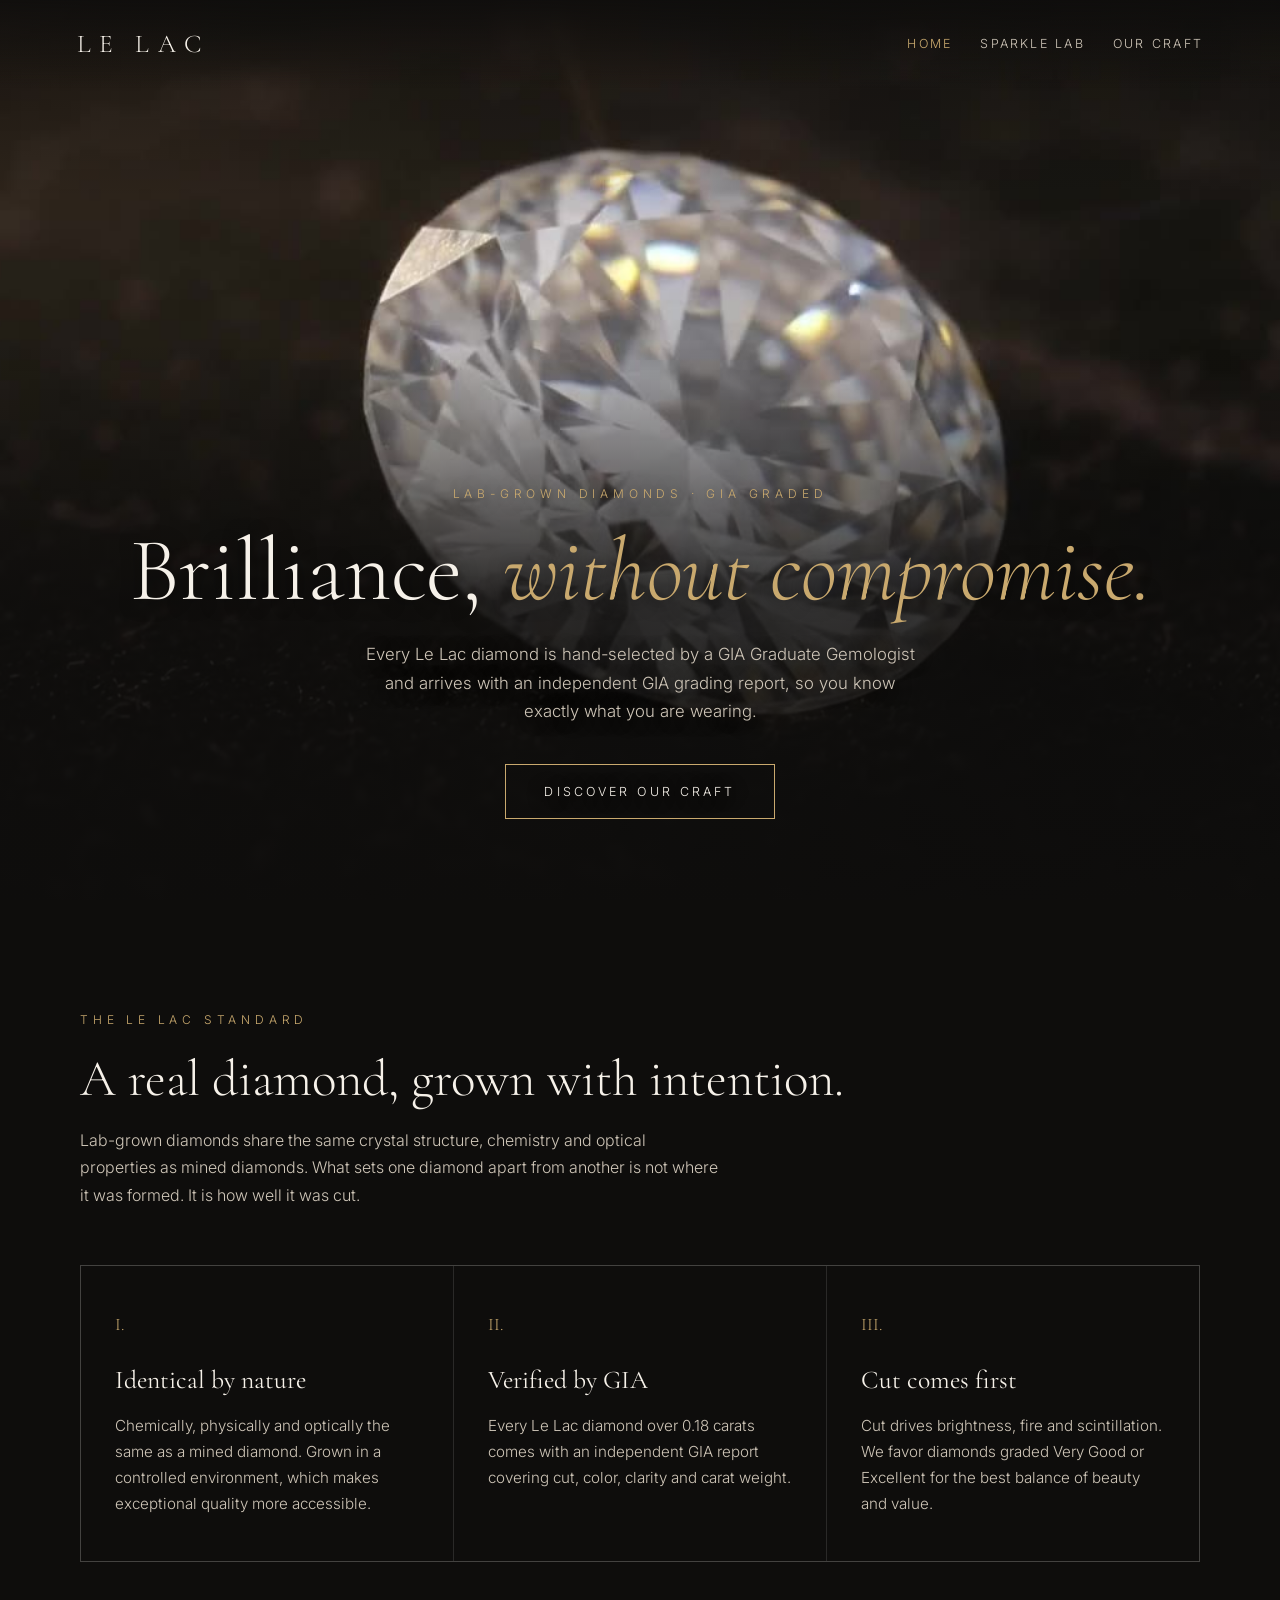
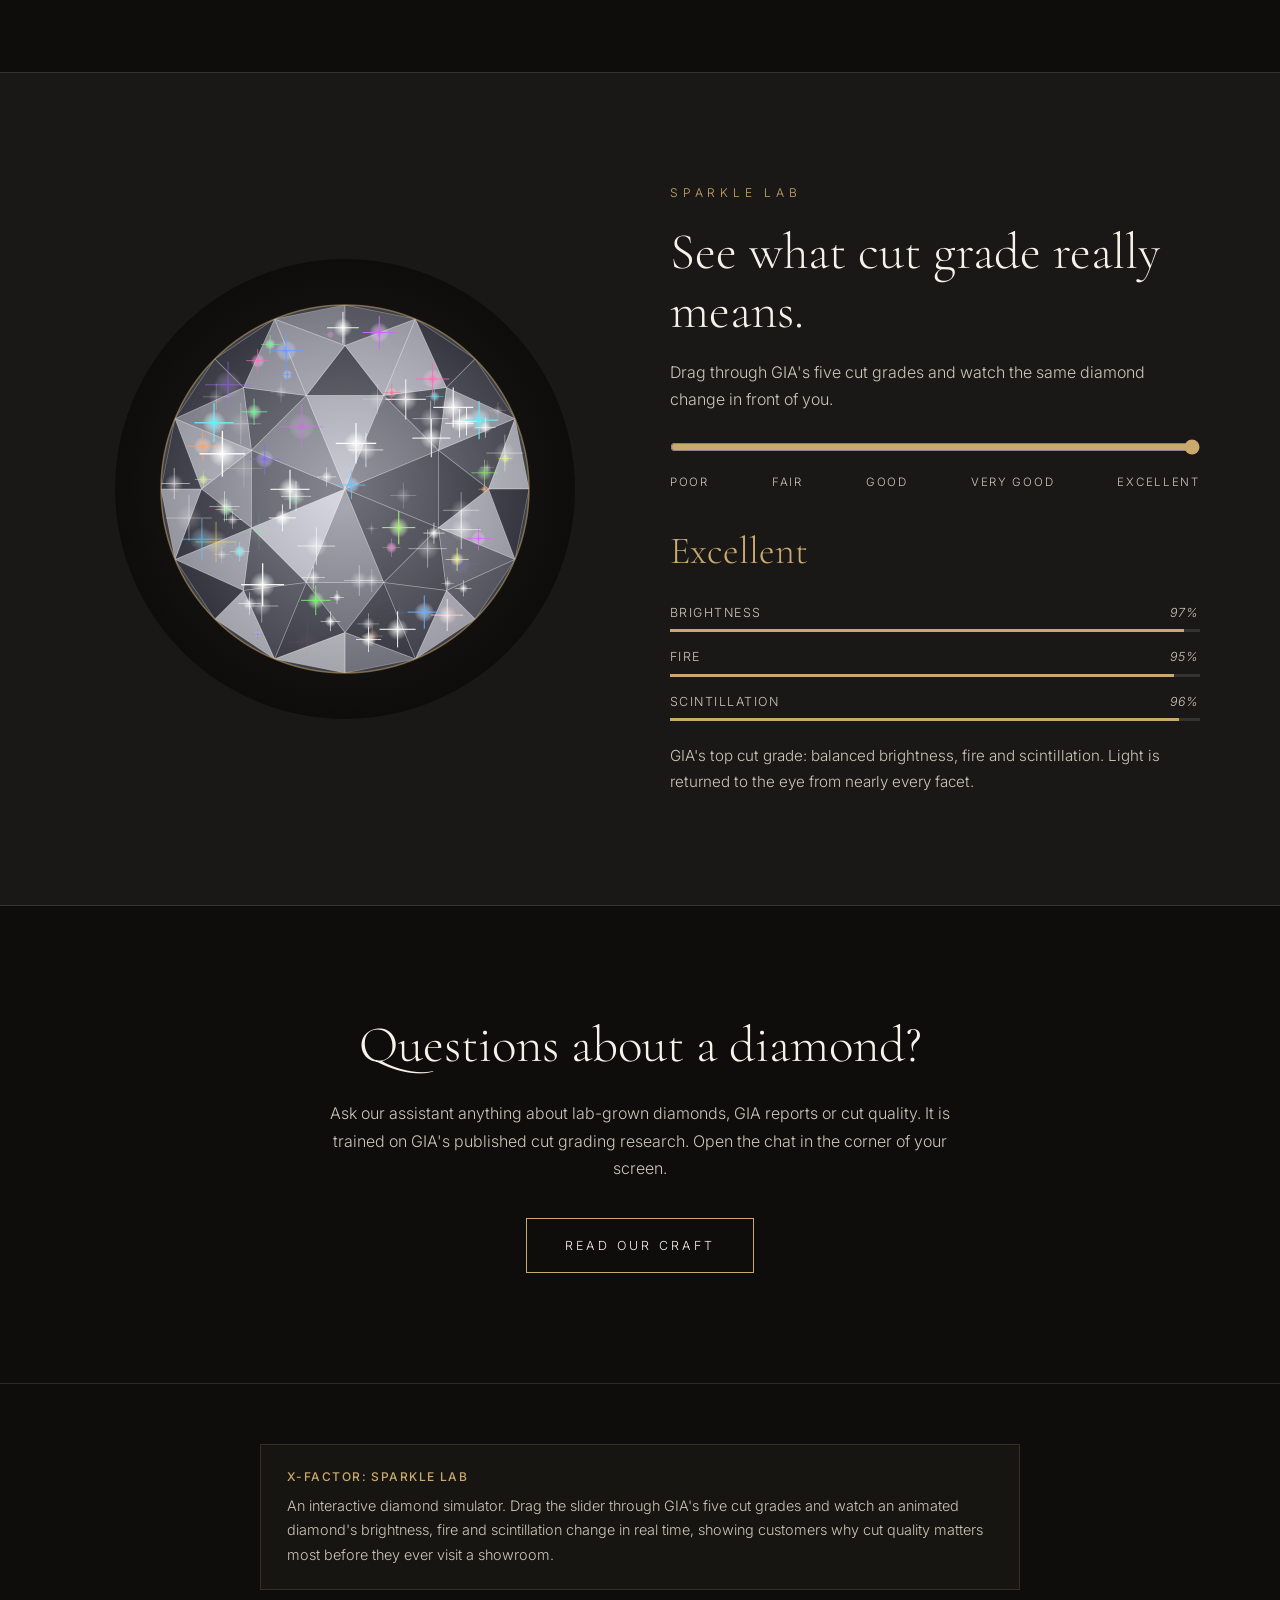
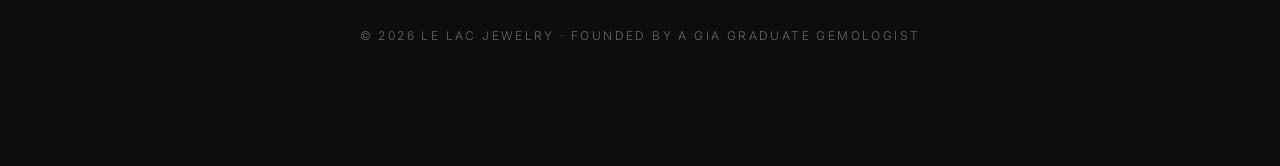
==== index.html @ abd87828 "Add files via upload" ====
<!DOCTYPE html>
<html lang="en">
<head>
  <meta charset="UTF-8">
  <meta name="viewport" content="width=device-width, initial-scale=1.0">
  <title>Le Lac Jewelry | Lab-Grown Diamonds, Graded by GIA</title>
  <meta name="description" content="Le Lac Jewelry: lab-grown diamonds selected by a GIA Graduate Gemologist, with independent GIA grading reports.">
  <link rel="preconnect" href="https://fonts.googleapis.com">
  <link rel="preconnect" href="https://fonts.gstatic.com" crossorigin>
  <link href="https://fonts.googleapis.com/css2?family=Cormorant+Garamond:ital,wght@0,300;0,400;0,500;1,300;1,400&family=Inter:wght@300;400;500&display=swap" rel="stylesheet">
  <link rel="stylesheet" href="styles.css">
</head>
<body>

  <nav class="nav">
    <a href="index.html" class="brand">Le Lac</a>
    <div class="nav-links">
      <a href="index.html" class="active">Home</a>
      <a href="#simulator">Sparkle Lab</a>
      <a href="our-craft.html">Our Craft</a>
    </div>
  </nav>

  <header class="hero">
    <video autoplay muted loop playsinline preload="auto" poster="poster.jpg">
      <source src="hero.mp4" type="video/mp4">
    </video>
    <div class="hero-content">
      <div class="eyebrow">Lab-Grown Diamonds &middot; GIA Graded</div>
      <h1>Brilliance, <em>without compromise.</em></h1>
      <p>Every Le Lac diamond is hand-selected by a GIA Graduate Gemologist and arrives with an independent GIA grading report, so you know exactly what you are wearing.</p>
      <a href="our-craft.html" class="btn">Discover Our Craft</a>
    </div>
  </header>

  <section>
    <div class="wrap">
      <div class="eyebrow reveal">The Le Lac Standard</div>
      <h2 class="section-title reveal">A real diamond, grown with intention.</h2>
      <p class="lede reveal">Lab-grown diamonds share the same crystal structure, chemistry and optical properties as mined diamonds. What sets one diamond apart from another is not where it was formed. It is how well it was cut.</p>
      <div class="pillars">
        <div class="pillar reveal">
          <div class="num">I.</div>
          <h3>Identical by nature</h3>
          <p>Chemically, physically and optically the same as a mined diamond. Grown in a controlled environment, which makes exceptional quality more accessible.</p>
        </div>
        <div class="pillar reveal">
          <div class="num">II.</div>
          <h3>Verified by GIA</h3>
          <p>Every Le Lac diamond over 0.18 carats comes with an independent GIA report covering cut, color, clarity and carat weight.</p>
        </div>
        <div class="pillar reveal">
          <div class="num">III.</div>
          <h3>Cut comes first</h3>
          <p>Cut drives brightness, fire and scintillation. We favor diamonds graded Very Good or Excellent for the best balance of beauty and value.</p>
        </div>
      </div>
    </div>
  </section>

  <section class="sim" id="simulator">
    <div class="wrap sim-grid">
      <div>
        <canvas id="gemCanvas" class="sim-stage" width="920" height="920" aria-label="Animated diamond showing sparkle at the selected cut grade"></canvas>
      </div>
      <div>
        <div class="eyebrow">Sparkle Lab</div>
        <h2 class="section-title">See what cut grade really means.</h2>
        <p style="color:var(--ivory-dim)">Drag through GIA's five cut grades and watch the same diamond change in front of you.</p>
        <input type="range" id="grade" min="0" max="4" step="1" value="4" aria-label="GIA cut grade">
        <div class="grade-labels"><span>Poor</span><span>Fair</span><span>Good</span><span>Very Good</span><span>Excellent</span></div>
        <div class="grade-readout" id="gradeName">Excellent</div>
        <div class="meters">
          <div class="meter"><span>Brightness <em id="vB"></em></span><div class="bar"><i id="mB"></i></div></div>
          <div class="meter"><span>Fire <em id="vF"></em></span><div class="bar"><i id="mF"></i></div></div>
          <div class="meter"><span>Scintillation <em id="vS"></em></span><div class="bar"><i id="mS"></i></div></div>
        </div>
        <p class="grade-note" id="gradeNote"></p>
      </div>
    </div>
  </section>

  <section class="cta">
    <div class="wrap">
      <h2 class="section-title reveal">Questions about a diamond?</h2>
      <p class="lede reveal" style="margin:0 auto 36px">Ask our assistant anything about lab-grown diamonds, GIA reports or cut quality. It is trained on GIA's published cut grading research. Open the chat in the corner of your screen.</p>
      <a href="our-craft.html" class="btn reveal">Read Our Craft</a>
    </div>
  </section>

  <footer>
    <div class="xfactor">
      <b>X-Factor: Sparkle Lab</b>
      An interactive diamond simulator. Drag the slider through GIA's five cut grades and watch an animated diamond's brightness, fire and scintillation change in real time, showing customers why cut quality matters most before they ever visit a showroom.
    </div>
    <div class="foot-line">&copy; 2026 Le Lac Jewelry &middot; Founded by a GIA Graduate Gemologist</div>
  </footer>

  <script src="sparkle.js"></script>
  <script src="site.js"></script>
  <!-- Chatling chatbot -->
  <script> window.chtlConfig = { chatbotId: "6631523819" } </script>
  <script async data-id="6631523819" id="chtl-script" type="text/javascript" src="https://chatling.ai/js/embed.js"></script>
</body>
</html>
---- styles.css ----
:root {
  --ink: #0e0d0c;
  --ink-2: #1a1816;
  --ivory: #f6f1e9;
  --ivory-dim: #cfc6b8;
  --gold: #c9a96e;
  --gold-soft: rgba(201, 169, 110, 0.18);
  --line: rgba(246, 241, 233, 0.12);
  --serif: "Cormorant Garamond", Georgia, serif;
  --sans: "Inter", system-ui, -apple-system, sans-serif;
}

* { box-sizing: border-box; margin: 0; padding: 0; }
html { scroll-behavior: smooth; }
body {
  background: var(--ink);
  color: var(--ivory);
  font-family: var(--sans);
  font-weight: 300;
  line-height: 1.7;
  -webkit-font-smoothing: antialiased;
}
a { color: inherit; }

/* Nav */
.nav {
  position: fixed; inset: 0 0 auto 0; z-index: 20;
  display: flex; align-items: center; justify-content: space-between;
  padding: 22px 6vw;
  background: linear-gradient(to bottom, rgba(14,13,12,0.85), rgba(14,13,12,0));
}
.brand {
  font-family: var(--serif); font-size: 1.6rem; letter-spacing: 0.32em;
  text-transform: uppercase; text-decoration: none;
}
.nav-links { display: flex; gap: 28px; font-size: 0.78rem; letter-spacing: 0.18em; text-transform: uppercase; }
.nav-links a { text-decoration: none; color: var(--ivory-dim); transition: color .2s; }
.nav-links a:hover, .nav-links a.active { color: var(--gold); }

/* Hero */
.hero { position: relative; height: 100vh; min-height: 560px; overflow: hidden; }
.hero video {
  position: absolute; inset: 0; width: 100%; height: 100%; object-fit: cover;
}
.hero::after {
  content: ""; position: absolute; inset: 0;
  background: linear-gradient(to bottom, rgba(14,13,12,0.55) 0%, rgba(14,13,12,0) 22%, rgba(14,13,12,0) 38%, rgba(14,13,12,0.82) 66%, rgba(14,13,12,0.96) 100%);
}
.hero-content {
  position: relative; z-index: 2; height: 100%;
  display: flex; flex-direction: column; align-items: center; justify-content: flex-end;
  text-align: center; padding: 0 6vw 9vh;
  text-shadow: 0 2px 18px rgba(0,0,0,0.6);
}
.eyebrow { font-size: 0.75rem; letter-spacing: 0.4em; text-transform: uppercase; color: var(--gold); margin-bottom: 20px; }
.hero h1 {
  font-family: var(--serif); font-weight: 300;
  font-size: clamp(2.6rem, 7vw, 5.8rem); line-height: 1.05; margin-bottom: 22px;
}
.hero h1 em { font-style: italic; color: var(--gold); }
.hero p { max-width: 560px; color: var(--ivory-dim); font-size: 1.05rem; margin-bottom: 38px; }

.btn {
  display: inline-block; padding: 16px 38px;
  border: 1px solid var(--gold); color: var(--ivory); text-decoration: none;
  font-size: 0.78rem; letter-spacing: 0.25em; text-transform: uppercase;
  background: transparent; cursor: pointer; transition: background .25s, color .25s;
}
.btn:hover { background: var(--gold); color: var(--ink); }

/* Sections */
section { padding: 110px 6vw; }
.wrap { max-width: 1120px; margin: 0 auto; }
.section-title { font-family: var(--serif); font-weight: 300; font-size: clamp(2rem, 4vw, 3.2rem); line-height: 1.15; margin-bottom: 18px; }
.lede { color: var(--ivory-dim); max-width: 640px; margin-bottom: 56px; }

.pillars { display: grid; grid-template-columns: repeat(3, 1fr); gap: 1px; background: var(--line); border: 1px solid var(--line); }
.pillar { background: var(--ink); padding: 44px 34px; }
.pillar .num { font-family: var(--serif); color: var(--gold); font-size: 1.1rem; margin-bottom: 18px; }
.pillar h3 { font-family: var(--serif); font-weight: 400; font-size: 1.6rem; margin-bottom: 12px; }
.pillar p { color: var(--ivory-dim); font-size: 0.95rem; }

/* Sparkle simulator (X-factor) */
.sim { background: var(--ink-2); border-top: 1px solid var(--line); border-bottom: 1px solid var(--line); }
.sim-grid { display: grid; grid-template-columns: 1fr 1fr; gap: 60px; align-items: center; }
.sim-stage {
  position: relative; aspect-ratio: 1; max-width: 460px; width: 100%; margin: 0 auto;
  border-radius: 50%;
  background: radial-gradient(circle, #23201c 0%, var(--ink) 70%);
}
#gemCanvas { width: 100%; height: 100%; display: block; }
.grade-labels { display: flex; justify-content: space-between; font-size: 0.72rem; letter-spacing: 0.15em; text-transform: uppercase; color: var(--ivory-dim); margin-top: 10px; }
input[type=range] { width: 100%; accent-color: var(--gold); margin-top: 26px; cursor: pointer; }
.grade-readout { font-family: var(--serif); font-size: 2.4rem; color: var(--gold); margin-top: 26px; }
.meters { margin-top: 18px; display: grid; gap: 14px; }
.meter span { display: flex; justify-content: space-between; font-size: 0.78rem; letter-spacing: 0.12em; text-transform: uppercase; color: var(--ivory-dim); margin-bottom: 6px; }
.bar { height: 3px; background: var(--line); }
.bar i { display: block; height: 100%; background: var(--gold); transition: width .4s ease; }
.grade-note { margin-top: 22px; color: var(--ivory-dim); font-size: 0.95rem; min-height: 3.4em; }

/* CTA band */
.cta { text-align: center; }
.cta .section-title { margin-bottom: 26px; }

/* Content page */
.page-hero { padding: 180px 6vw 70px; border-bottom: 1px solid var(--line); }
.page-hero h1 { font-family: var(--serif); font-weight: 300; font-size: clamp(2.6rem, 6vw, 4.6rem); line-height: 1.08; }
.page-hero p { color: var(--ivory-dim); max-width: 660px; margin-top: 18px; font-size: 1.05rem; }

.prose { max-width: 760px; margin: 0 auto; }
.prose h2 { font-family: var(--serif); font-weight: 400; font-size: 2.1rem; margin: 64px 0 16px; }
.prose h2:first-child { margin-top: 0; }
.prose p { color: var(--ivory-dim); margin-bottom: 18px; }
.prose strong { color: var(--ivory); font-weight: 500; }

.cs-table { width: 100%; border-collapse: collapse; margin: 12px 0 24px; font-size: 0.95rem; }
.cs-table th, .cs-table td { text-align: left; padding: 14px 12px; border-bottom: 1px solid var(--line); vertical-align: top; }
.cs-table th { font-family: var(--serif); font-weight: 500; font-size: 1.2rem; color: var(--gold); width: 28%; }
.cs-table td { color: var(--ivory-dim); }

.steps { counter-reset: s; list-style: none; margin: 8px 0 24px; }
.steps li { counter-increment: s; position: relative; padding: 0 0 22px 56px; color: var(--ivory-dim); }
.steps li::before {
  content: counter(s, decimal-leading-zero); position: absolute; left: 0; top: -4px;
  font-family: var(--serif); font-size: 1.6rem; color: var(--gold);
}
.steps li strong { display: block; color: var(--ivory); font-weight: 500; }

blockquote {
  border-left: 2px solid var(--gold); padding: 6px 0 6px 24px; margin: 28px 0;
  font-family: var(--serif); font-size: 1.45rem; font-style: italic; color: var(--ivory);
}

/* Footer */
footer { padding: 60px 6vw 120px; border-top: 1px solid var(--line); }
.xfactor {
  max-width: 760px; margin: 0 auto 36px; padding: 22px 26px;
  border: 1px solid var(--gold-soft); background: rgba(201,169,110,0.05);
  font-size: 0.9rem; color: var(--ivory-dim);
}
.xfactor b { color: var(--gold); font-weight: 500; letter-spacing: 0.12em; text-transform: uppercase; font-size: 0.75rem; display: block; margin-bottom: 6px; }
.foot-line { text-align: center; font-size: 0.75rem; letter-spacing: 0.2em; text-transform: uppercase; color: rgba(246,241,233,0.4); }

/* Reveal on scroll */
.reveal { opacity: 0; transform: translateY(24px); transition: opacity .9s ease, transform .9s ease; }
.reveal.in { opacity: 1; transform: none; }

@media (max-width: 820px) {
  .pillars { grid-template-columns: 1fr; }
  .sim-grid { grid-template-columns: 1fr; gap: 30px; }
  .nav-links { gap: 16px; }
  section { padding: 80px 6vw; }
}
@media (max-width: 480px) {
  .hero video { object-position: 50% 20%; }
  .hero p { font-size: 0.95rem; margin-bottom: 28px; }
  .nav { padding: 18px 16px; }
  .brand { font-size: 1.2rem; letter-spacing: 0.24em; }
  .nav-links { font-size: 0.68rem; gap: 12px; }
}
@media (prefers-reduced-motion: reduce) {
  .reveal { opacity: 1; transform: none; transition: none; }
}
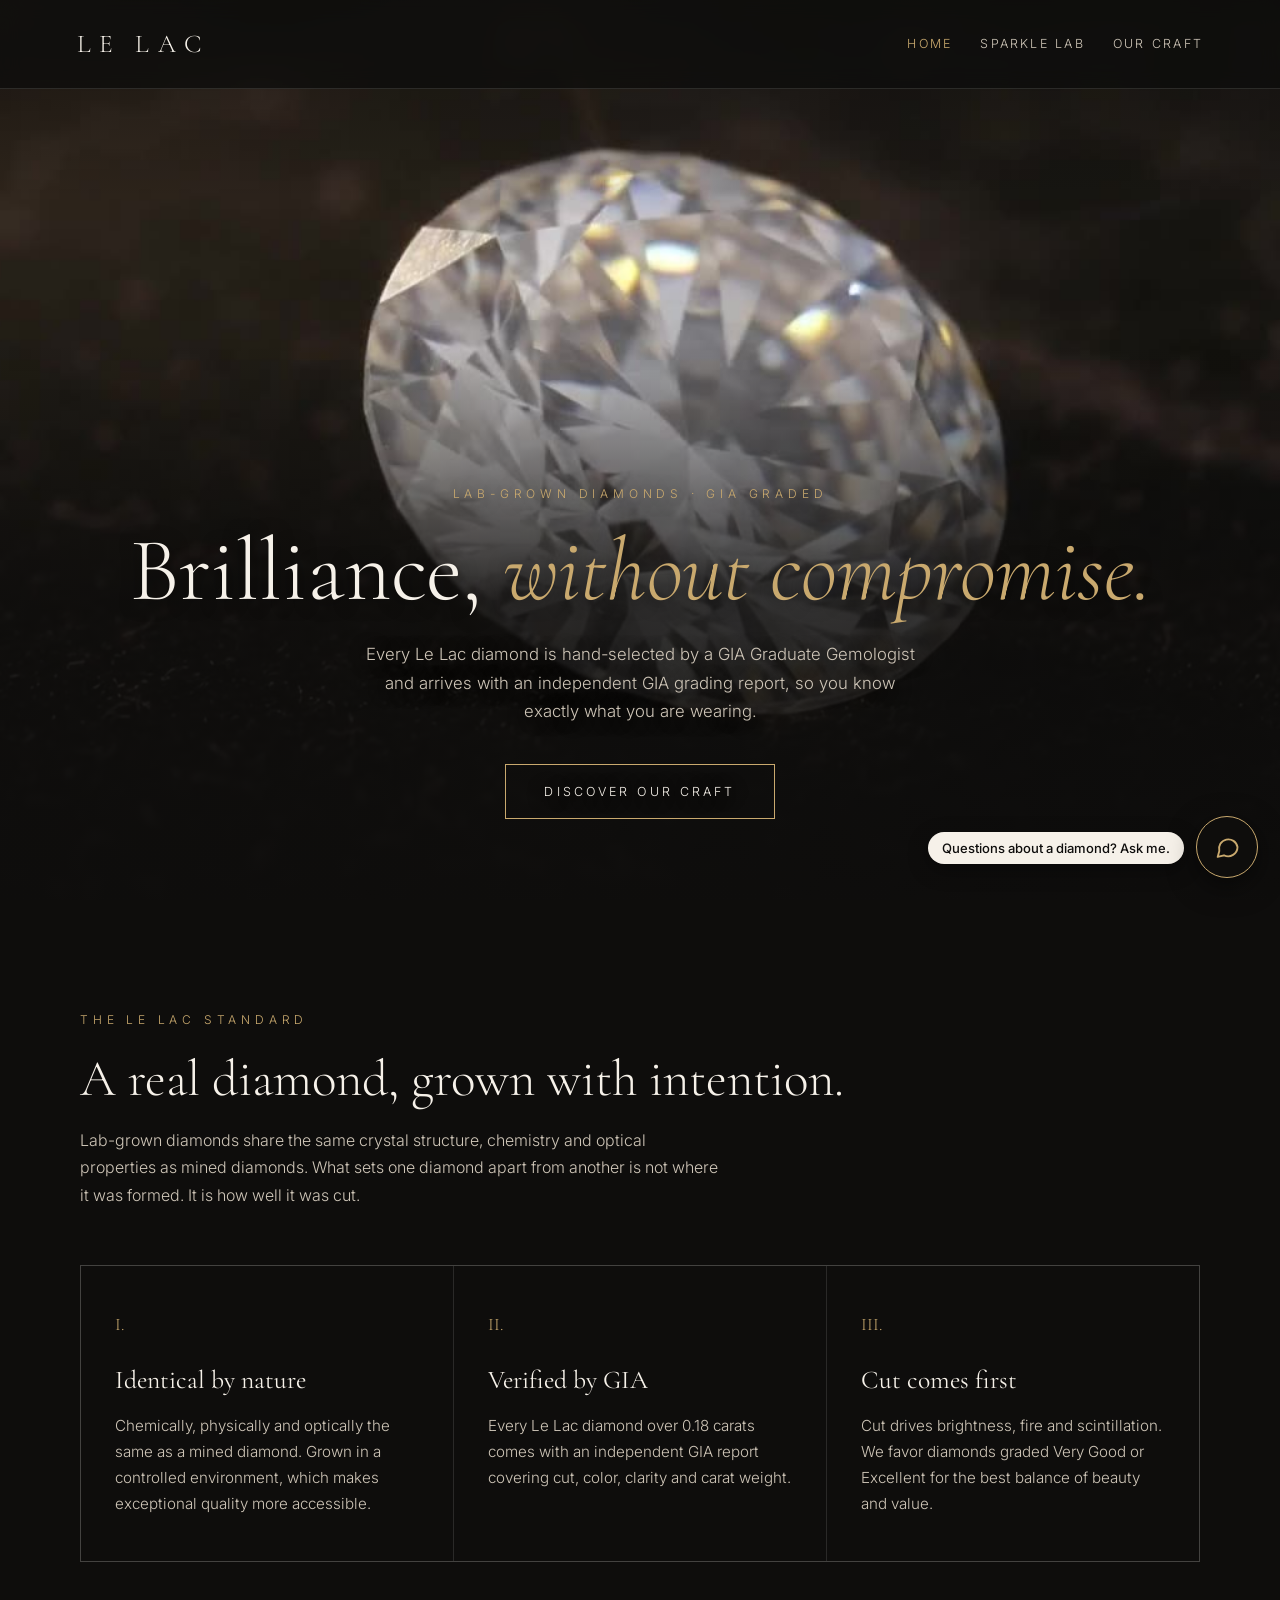
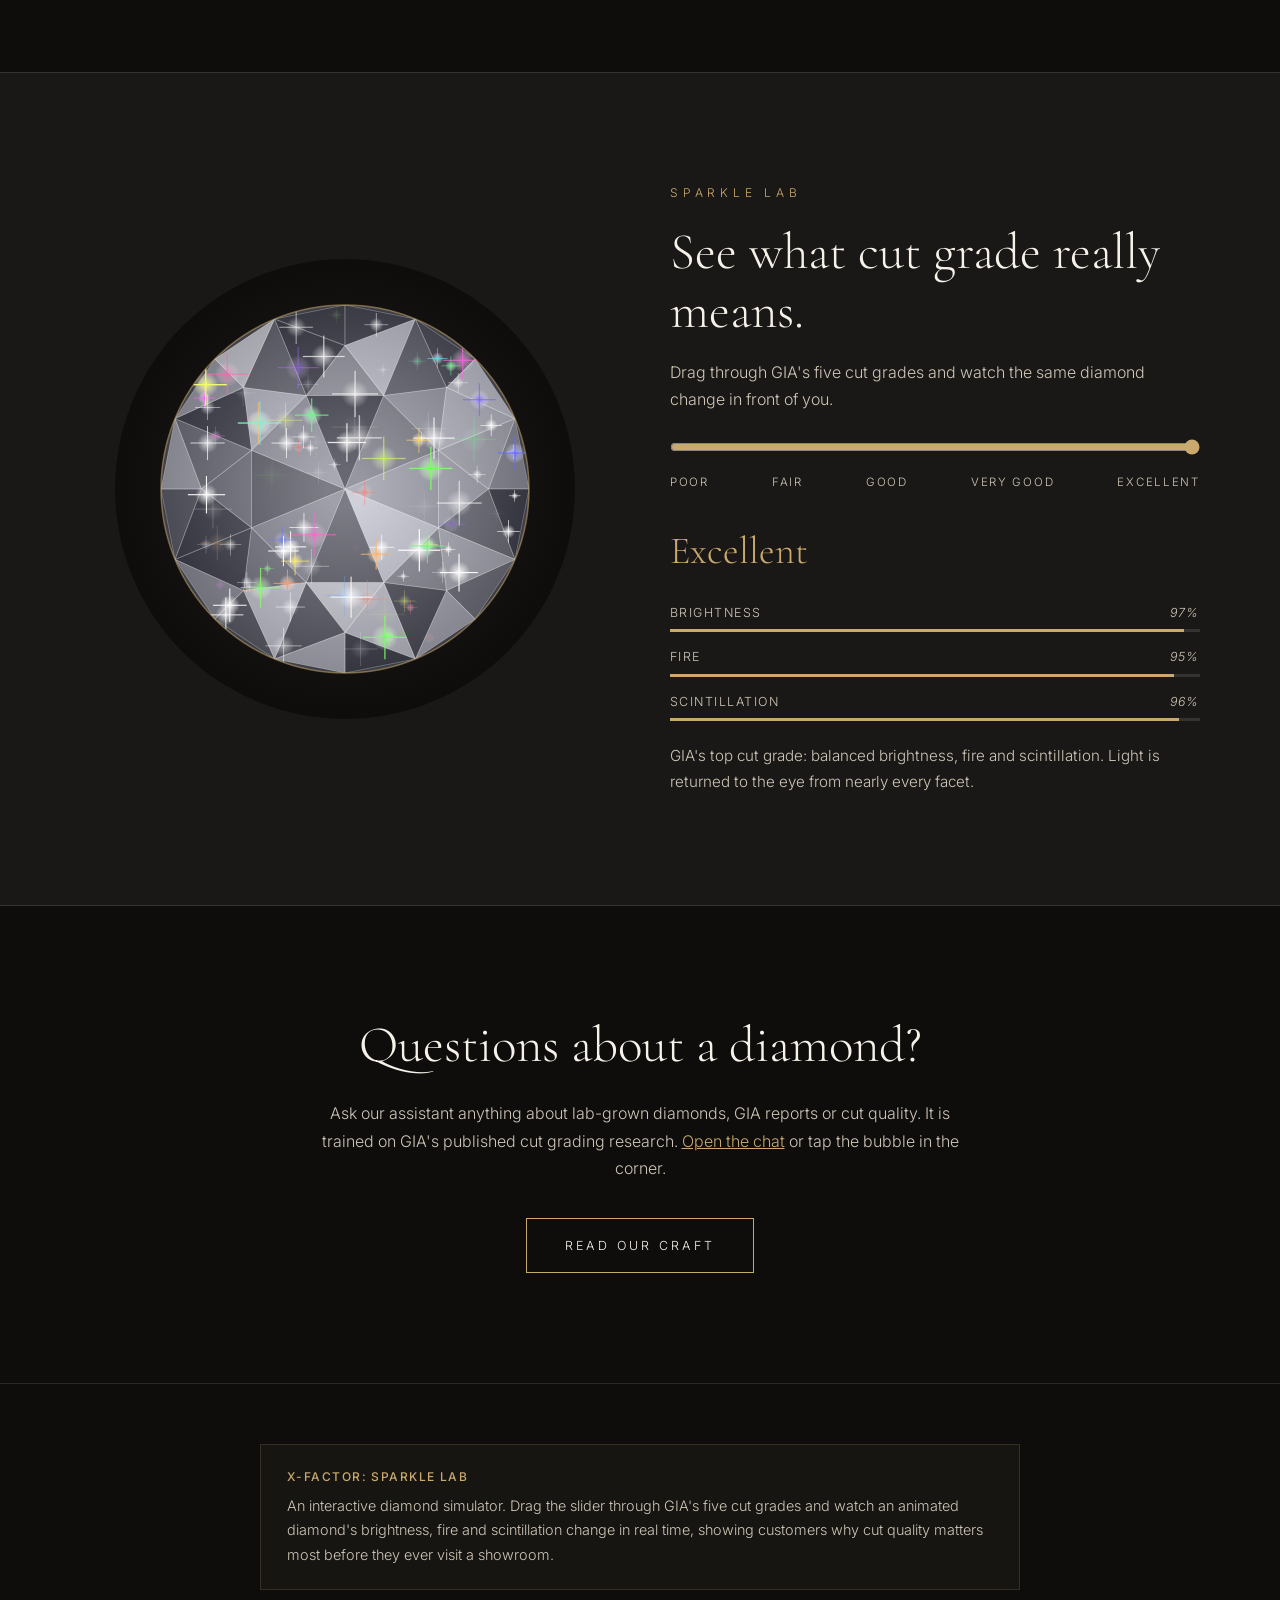
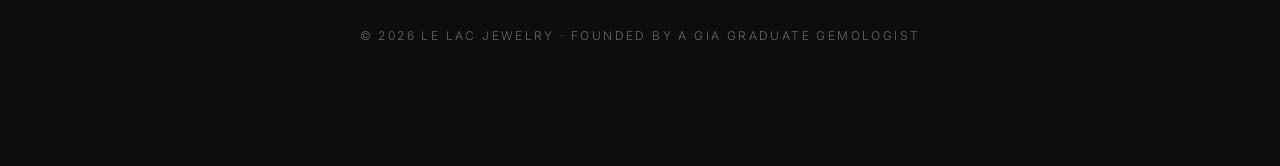
==== commit cbd69982: "Add files via upload" ====
--- a/index.html
+++ b/index.html
@@ -83,7 +83,7 @@
   <section class="cta">
     <div class="wrap">
       <h2 class="section-title reveal">Questions about a diamond?</h2>
-      <p class="lede reveal" style="margin:0 auto 36px">Ask our assistant anything about lab-grown diamonds, GIA reports or cut quality. It is trained on GIA's published cut grading research. Open the chat in the corner of your screen.</p>
+      <p class="lede reveal" style="margin:0 auto 36px">Ask our assistant anything about lab-grown diamonds, GIA reports or cut quality. It is trained on GIA's published cut grading research. <a href="#" data-open-chat style="color:var(--gold)">Open the chat</a> or tap the bubble in the corner.</p>
       <a href="our-craft.html" class="btn reveal">Read Our Craft</a>
     </div>
   </section>
@@ -98,8 +98,7 @@
 
   <script src="sparkle.js"></script>
   <script src="site.js"></script>
-  <!-- Chatling chatbot -->
-  <script> window.chtlConfig = { chatbotId: "6631523819" } </script>
-  <script async data-id="6631523819" id="chtl-script" type="text/javascript" src="https://chatling.ai/js/embed.js"></script>
+  <!-- Le Lac Assistant chatbot (Chatling, Lab 3) -->
+  <script src="chat.js"></script>
 </body>
 </html>
--- a/styles.css
+++ b/styles.css
@@ -27,7 +27,9 @@
   position: fixed; inset: 0 0 auto 0; z-index: 20;
   display: flex; align-items: center; justify-content: space-between;
   padding: 22px 6vw;
-  background: linear-gradient(to bottom, rgba(14,13,12,0.85), rgba(14,13,12,0));
+  background: rgba(14,13,12,0.78);
+  -webkit-backdrop-filter: blur(10px); backdrop-filter: blur(10px);
+  border-bottom: 1px solid var(--line);
 }
 .brand {
   font-family: var(--serif); font-size: 1.6rem; letter-spacing: 0.32em;
